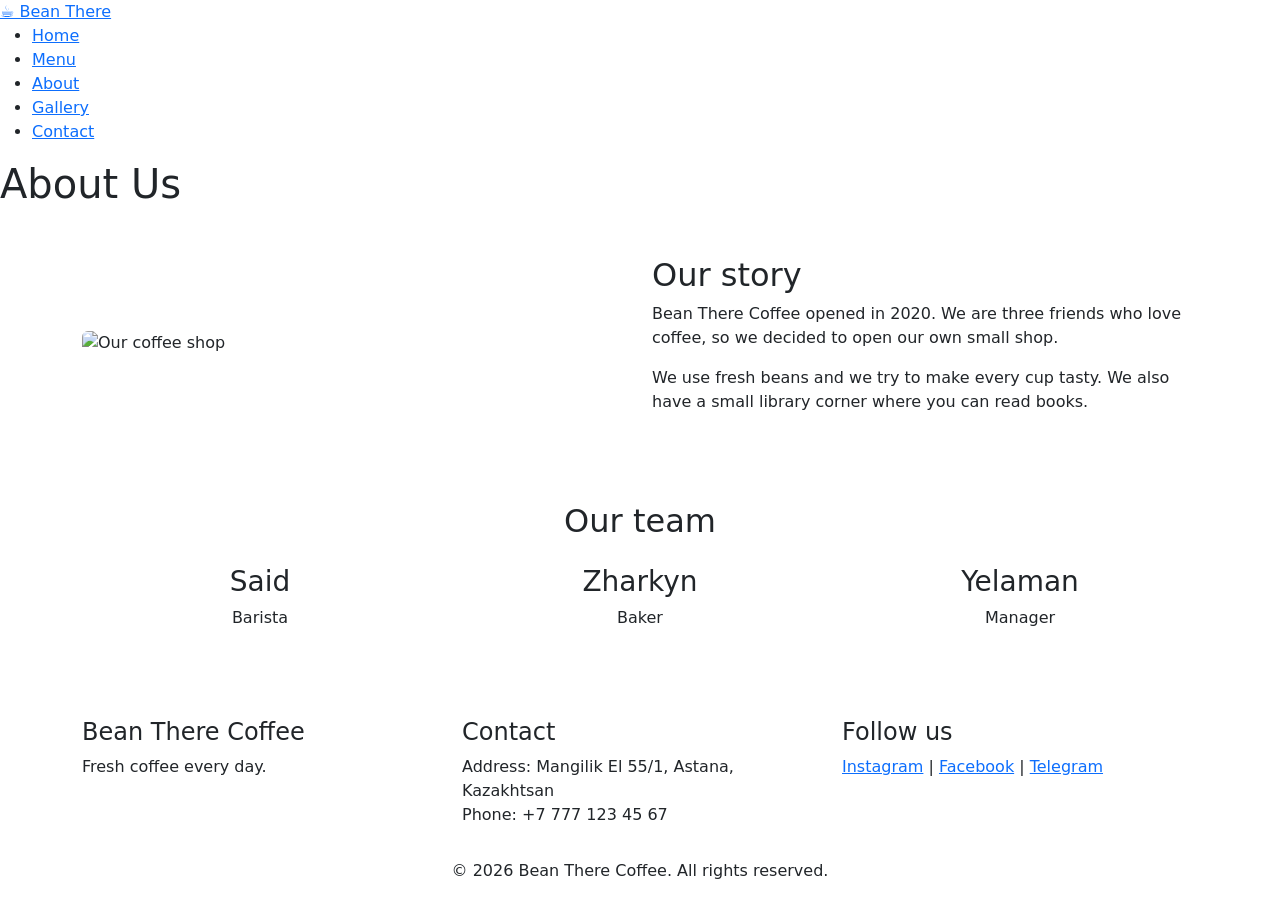
==== about.html @ aa6c9f0f "added features" ====
<!DOCTYPE html>
<html lang="en">
<head>
  <meta charset="UTF-8">
  <meta name="viewport" content="width=device-width, initial-scale=1.0">
  <title>About | Bean There Coffee</title>
  <link href="https://cdn.jsdelivr.net/npm/bootstrap@5.3.3/dist/css/bootstrap.min.css" rel="stylesheet">
  <link href="https://fonts.googleapis.com/css2?family=Pacifico&family=Poppins:wght@300;400;600&display=swap" rel="stylesheet">
  <link rel="stylesheet" href="css/style.css">
</head>
<body>

  <header class="site-header">
    <a href="index.html" class="logo">&#9749; Bean There</a>
    <nav>
      <ul class="nav-list">
        <li><a href="index.html">Home</a></li>
        <li><a href="menu.html">Menu</a></li>
        <li><a href="about.html" class="active">About</a></li>
        <li><a href="gallery.html">Gallery</a></li>
        <li><a href="contact.html">Contact</a></li>
      </ul>
    </nav>
  </header>

  <main>
    <section class="page-title">
      <h1>About Us</h1>
    </section>

    <section class="container my-5">
      <div class="row align-items-center">
        <div class="col-12 col-md-6 mb-4">
          <img src="https://sxodim.com/uploads/images/2022/09/05/optimized/a3cc25c820e416e3e2624877d82b1512_800xauto-q-85.jpg" alt="Our coffee shop" class="img-fluid rounded">
        </div>
        <div class="col-12 col-md-6 mb-4">
          <h2>Our story</h2>
          <p>Bean There Coffee opened in 2020. We are three friends who love coffee, so we decided to open our own small shop.</p>
          <p>We use fresh beans and we try to make every cup tasty. We also have a small library corner where you can read books.</p>
        </div>
      </div>
    </section>

    <section class="container mb-5">
      <h2 class="text-center mb-4">Our team</h2>
      <div class="row text-center">
        <div class="col-12 col-md-4 mb-4">
          <div class="info-box">
            <h3>Said</h3>
            <p><span class="role">Barista</span></p>
          </div>
        </div>
        <div class="col-12 col-md-4 mb-4">
          <div class="info-box">
            <h3>Zharkyn</h3>
            <p><span class="role">Baker</span></p>
          </div>
        </div>
        <div class="col-12 col-md-4 mb-4">
          <div class="info-box">
            <h3>Yelaman</h3>
            <p><span class="role">Manager</span></p>
          </div>
        </div>
      </div>
    </section>
  </main>

  <footer class="site-footer">
    <div class="container">
      <div class="row text-center text-md-start">
        <div class="col-md-4 mb-3">
          <h4>Bean There Coffee</h4>
          <p>Fresh coffee every day.</p>
        </div>
        <div class="col-md-4 mb-3">
          <h4>Contact</h4>
          <p>Address: Mangilik El 55/1, Astana, Kazakhtsan<br>
             Phone: +7 777 123 45 67</p>
        </div>
        <div class="col-md-4 mb-3">
          <h4>Follow us</h4>
          <p>
            <a href="https://instagram.com" target="_blank">Instagram</a> |
            <a href="https://facebook.com" target="_blank">Facebook</a> |
            <a href="https://t.me" target="_blank">Telegram</a>
          </p>
        </div>
      </div>
      <p class="copyright text-center">&copy; 2026 Bean There Coffee. All rights reserved.</p>
    </div>
  </footer>

</body>
</html>
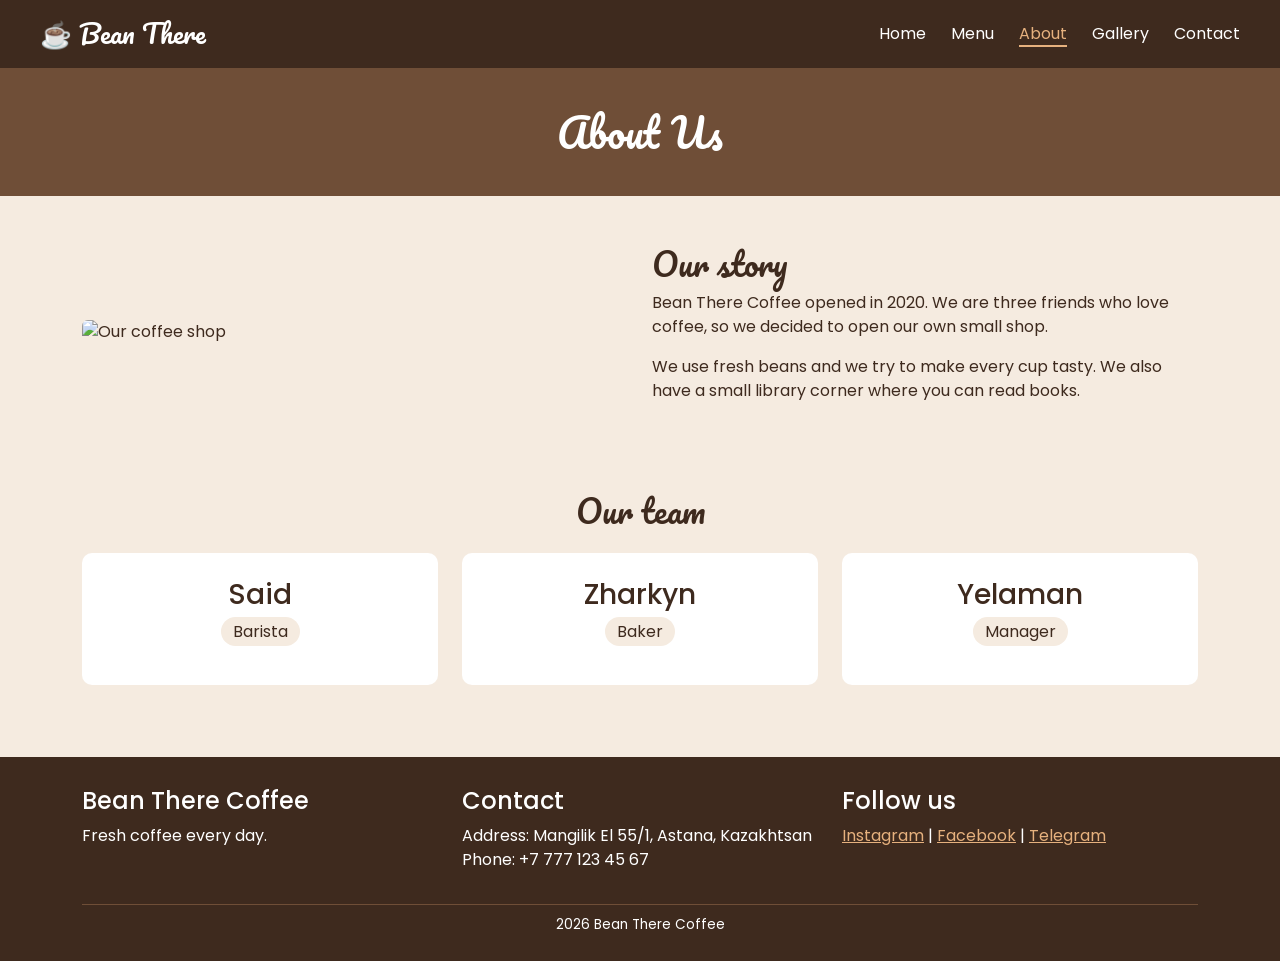
==== commit 06c60af0: "made корректировки" ====
--- a/about.html
+++ b/about.html
@@ -87,7 +87,7 @@
           </p>
         </div>
       </div>
-      <p class="copyright text-center">&copy; 2026 Bean There Coffee. All rights reserved.</p>
+      <p class="copyright text-center">2026 Bean There Coffee</p>
     </div>
   </footer>
 
--- a/css/style.css
+++ b/css/style.css
@@ -0,0 +1,462 @@
+:root {
+  --brown: #6f4e37;
+  --dark-brown: #3e2a1e;
+  --cream: #f5ebe0;
+  --main-font: 'Poppins', sans-serif;
+  --title-font: 'Pacifico', cursive;
+}
+
+* {
+  box-sizing: border-box;
+}
+
+body {
+  margin: 0;
+  font-family: var(--main-font);
+  background-color: var(--cream);
+  color: var(--dark-brown);
+}
+
+h1,
+h2 {
+  font-family: var(--title-font);
+  font-weight: 400;
+}
+
+.site-header {
+  display: flex;
+  justify-content: space-between;
+  align-items: center;
+  padding: 15px 40px;
+  background-color: var(--dark-brown);
+  position: sticky;
+  top: 0;
+  z-index: 100;
+}
+
+.logo {
+  font-family: var(--title-font);
+  font-size: 1.6rem;
+  color: white;
+  text-decoration: none;
+}
+
+.nav-list {
+  display: flex;
+  gap: 25px;
+  list-style: none;
+  margin: 0;
+  padding: 0;
+}
+
+.nav-list a {
+  color: white;
+  text-decoration: none;
+}
+
+.nav-list a:hover,
+.nav-list a:focus,
+.nav-list a.active {
+  color: #e6b17e;
+  border-bottom: 2px solid #e6b17e;
+}
+
+.site-footer {
+  background-color: var(--dark-brown);
+  color: white;
+  padding: 30px 0 10px;
+  margin-top: 40px;
+}
+
+.site-footer a {
+  color: #e6b17e;
+}
+
+.copyright {
+  border-top: 1px solid #6f4e37;
+  padding-top: 10px;
+  font-size: 0.85rem;
+}
+
+.hero {
+  background-image: linear-gradient(rgba(0, 0, 0, 0.5), rgba(0, 0, 0, 0.5)),
+    url("https://i.pinimg.com/1200x/2b/5f/43/2b5f43b39083af8dffc4b6f0dcebc4c8.jpg");
+  background-size: cover;
+  background-position: center;
+  min-height: 450px;
+  display: flex;
+  align-items: center;
+  justify-content: center;
+  text-align: center;
+  color: white;
+  padding: 20px;
+}
+
+.hero h1 {
+  font-size: 3rem;
+}
+
+.page-title {
+  background-color: var(--brown);
+  color: white;
+  text-align: center;
+  padding: 40px 20px;
+}
+
+.page-title h1 {
+  margin: 0;
+}
+
+.info-box {
+  background-color: white;
+  padding: 25px;
+  border-radius: 10px;
+  height: 100%;
+}
+
+.role {
+  background-color: var(--cream);
+  padding: 3px 12px;
+  border-radius: 15px;
+}
+
+
+.btn-brown {
+  background-color: var(--brown);
+  color: white;
+  border: none;
+}
+
+.btn-brown:hover,
+.btn-brown:focus {
+  background-color: #e6b17e;
+  color: var(--dark-brown);
+}
+
+.popular-grid {
+  display: grid;
+  grid-template-columns: repeat(3, 1fr);
+  gap: 20px;
+}
+
+.menu-grid {
+  display: grid;
+  grid-template-columns: repeat(4, minmax(0, 1fr));
+  gap: 20px;
+}
+
+.menu-grid>.card-item {
+  min-width: 0;
+}
+
+.card-item {
+  position: relative;
+  background-color: white;
+  border-radius: 10px;
+  padding: 10px;
+  text-align: center;
+}
+
+.card-item img {
+  width: 100%;
+  border-radius: 8px;
+}
+
+.menu-grid .card-item img {
+  aspect-ratio: 4 / 3;
+  object-fit: cover;
+}
+
+.card-item:hover {
+  background-color: #fff3e6;
+}
+
+.menu-grid .card-item:nth-child(even) {
+  background-color: #efe0d0;
+}
+
+.badge-new {
+  position: absolute;
+  top: 15px;
+  right: 15px;
+  background-color: red;
+  color: white;
+  padding: 2px 10px;
+  border-radius: 10px;
+  font-size: 0.8rem;
+}
+
+/* table */
+.table-wrap {
+  overflow-x: auto;
+}
+
+.menu-table {
+  width: 100%;
+  border-collapse: collapse;
+  background-color: white;
+}
+
+.menu-table th {
+  background-color: var(--brown);
+  color: white;
+}
+
+.menu-table th,
+.menu-table td {
+  padding: 12px;
+  text-align: center;
+  border: 1px solid #ddd;
+}
+
+.menu-table tbody tr:nth-child(even) {
+  background-color: #f7efe6;
+}
+
+.menu-table tbody tr:hover {
+  background-color: #e6b17e;
+}
+
+
+.gallery-item {
+  position: relative;
+  overflow: hidden;
+  border-radius: 10px;
+}
+
+.gallery-item img {
+  width: 100%;
+  aspect-ratio: 4 / 3;
+  object-fit: cover;
+  display: block;
+}
+
+.gallery-caption {
+  position: absolute;
+  bottom: 0;
+  left: 0;
+  width: 100%;
+  background-color: rgba(0, 0, 0, 0.6);
+  color: white;
+  text-align: center;
+  padding: 8px;
+}
+
+
+.contact-form {
+  display: flex;
+  flex-direction: column;
+  gap: 8px;
+  background-color: white;
+  padding: 25px;
+  border-radius: 10px;
+}
+
+.contact-form input,
+.contact-form select,
+.contact-form textarea {
+  padding: 10px;
+  border: 1px solid #ccc;
+  border-radius: 5px;
+  font-family: var(--main-font);
+}
+
+.contact-form input:focus,
+.contact-form select:focus,
+.contact-form textarea:focus {
+  outline: none;
+  border-color: var(--brown);
+  box-shadow: 0 0 5px var(--brown);
+}
+
+.hours-list {
+  background-color: white;
+  padding: 20px 20px 20px 40px;
+  border-radius: 10px;
+}
+
+@media (max-width: 768px) {
+  .site-header {
+    padding: 15px 20px;
+  }
+
+  .hero h1 {
+    font-size: 2.2rem;
+  }
+
+  .popular-grid {
+    grid-template-columns: repeat(2, 1fr);
+  }
+
+  .menu-grid {
+    grid-template-columns: repeat(2, 1fr);
+  }
+}
+
+@media (max-width: 576px) {
+  .site-header {
+    flex-direction: column;
+    gap: 10px;
+  }
+
+  .nav-list {
+    flex-wrap: wrap;
+    justify-content: center;
+    gap: 12px;
+  }
+
+  .hero {
+    min-height: 320px;
+  }
+
+  .hero h1 {
+    font-size: 1.7rem;
+  }
+
+  .popular-grid,
+  .menu-grid {
+    grid-template-columns: 1fr;
+  }
+
+  .contact-form {
+    padding: 15px;
+  }
+}
+
+.form-msg {
+  min-height: 18px;
+  font-size: 0.85rem;
+}
+
+.msg-ok {
+  color: green;
+}
+
+.msg-error {
+  color: red;
+}
+
+.strength-bar {
+  height: 8px;
+}
+
+#strength-text {
+  min-height: 18px;
+  font-weight: 600;
+}
+
+.search-box {
+  max-width: 500px;
+}
+
+.btn-outline-brown {
+  border: 2px solid var(--brown);
+  color: var(--brown);
+  background-color: transparent;
+}
+
+.btn-outline-brown:hover,
+.btn-outline-brown:focus,
+.btn-outline-brown.active {
+  background-color: var(--brown);
+  color: white;
+}
+
+.filter-buttons {
+  display: flex;
+  flex-wrap: wrap;
+  gap: 10px;
+}
+
+.card-item .desc {
+  font-size: 0.9rem;
+  margin-bottom: 5px;
+}
+
+.card-item .price {
+  font-weight: 600;
+  margin: 0;
+}
+
+#no-results {
+  display: none;
+}
+
+.gallery-item img {
+  cursor: pointer;
+}
+
+.lightbox {
+  display: none;
+  position: fixed;
+  top: 0;
+  left: 0;
+  width: 100%;
+  height: 100%;
+  background-color: rgba(0, 0, 0, 0.9);
+  z-index: 1000;
+  align-items: center;
+  justify-content: center;
+}
+
+.lb-content {
+  text-align: center;
+  max-width: 80%;
+}
+
+.lb-content img {
+  max-width: 100%;
+  max-height: 75vh;
+  border-radius: 8px;
+}
+
+.lb-content p {
+  color: white;
+  margin-top: 10px;
+}
+
+.lb-close {
+  position: absolute;
+  top: 15px;
+  right: 30px;
+  color: white;
+  font-size: 40px;
+  cursor: pointer;
+}
+
+.lb-arrow {
+  background: none;
+  border: none;
+  color: white;
+  font-size: 40px;
+  padding: 0 20px;
+  cursor: pointer;
+}
+
+.lb-arrow:hover,
+.lb-arrow:focus,
+.lb-close:hover {
+  color: #e6b17e;
+}
+
+#product-table td:last-child {
+  white-space: nowrap;
+}
+
+
+@media (max-width: 768px) {
+  .lb-arrow {
+    padding: 0 8px;
+    font-size: 30px;
+  }
+}
+
+@media (max-width: 576px) {
+  .lb-content {
+    max-width: 70%;
+  }
+
+  .filter-buttons .btn {
+    flex: 1 1 40%;
+  }
+}
